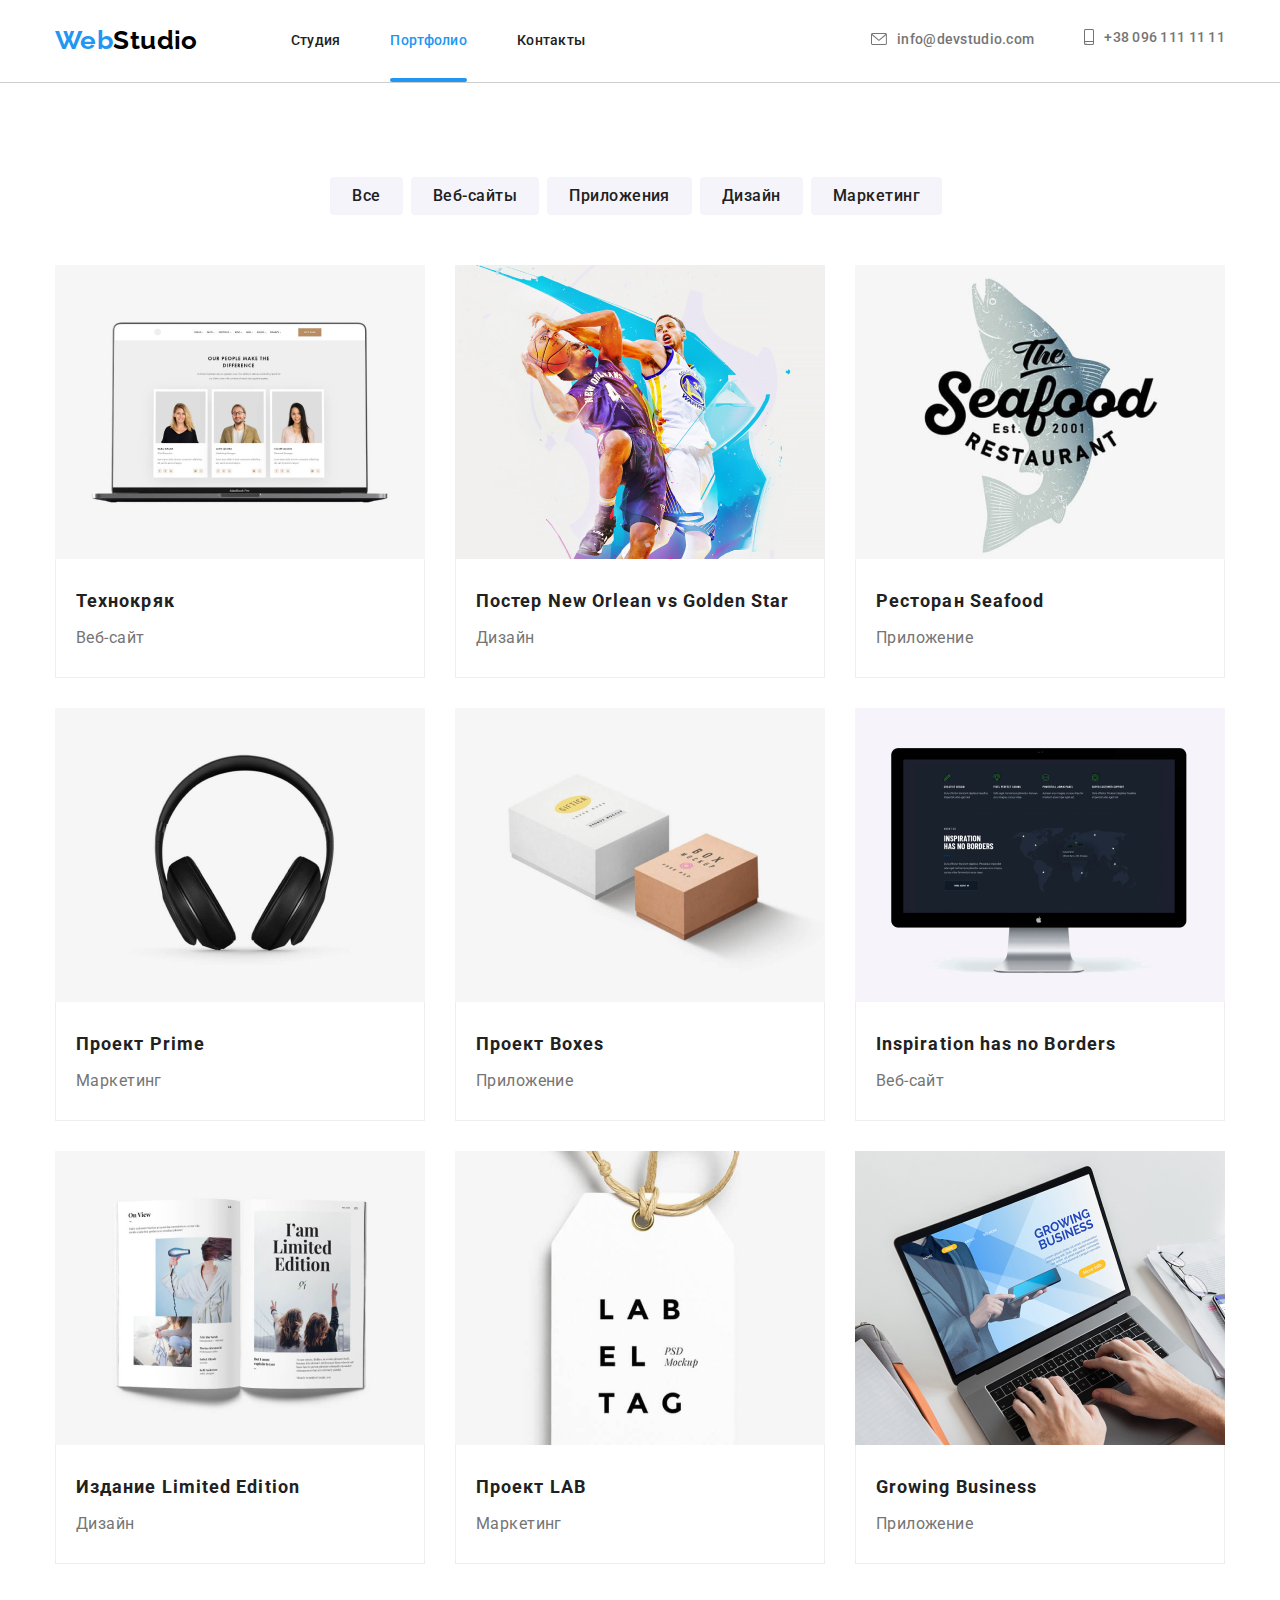
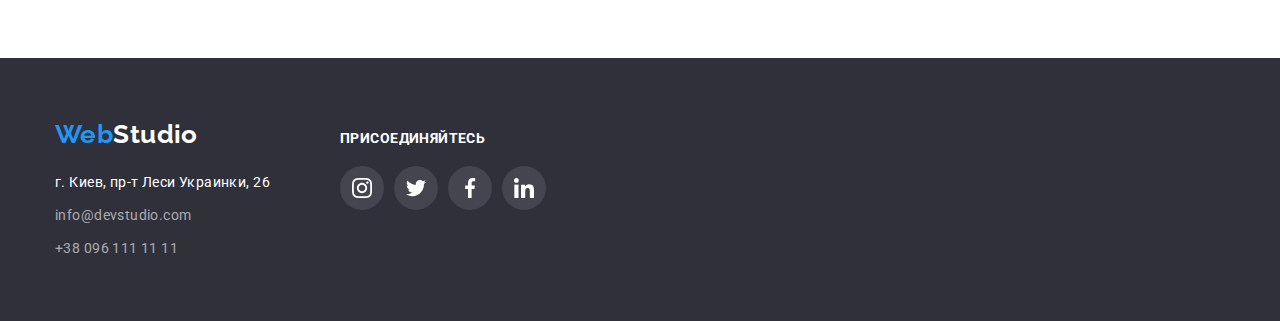
==== portfolio.html @ fbffc796 "copy hw5" ====
<!DOCTYPE html>
<html lang="en">
  <head>
    <meta charset="UTF-8" />
    <meta name="viewport" content="width=device-width, initial-scale=1.0" />
    <link
      href="https://fonts.googleapis.com/css2?family=Roboto:wght@400;500;700;900&display=swap"
      rel="stylesheet"
    />
    <link
      rel="stylesheet"
      href="node_modules/modern-normalize/modern-normalize.css"
    />
    <link rel="stylesheet" href="./css/style.css" />
    <title>Document</title>
  </head>
  <body>
    <!-- Хедер -->
    <header class="header">
      <div class="container flex">
        <div>
          <nav class="main-nav">
            <div>
              <a class="logo" href="./index.html">
                <span class="logo-blue">Web</span>Studio</a
              >
            </div>
            <div>
              <ul class="site-nav list">
                <li><a class="link" href="./index.html">Студия</a></li>
                <li>
                  <a class="link current" href="./portfolio.html">Портфолио</a>
                </li>
                <li><a class="link" href="#contacts">Контакты</a></li>
              </ul>
            </div>
          </nav>
        </div>
        <div>
          <ul class="contacts list">
            <li>
              <a class="link" href="mailto:info@devstudio.com">
                <svg class="mail-icon">
                  <use href="./img/icons/sprite.svg#icon-contacts-mail"></use>
                </svg>
                info@devstudio.com</a
              >
            </li>
            <li>
              <a class="link phone" href="tel:+380961111111">
                <svg class="phone-icon">
                  <use href="./img/icons/sprite.svg#icon-contacts-phone"></use>
                </svg>
                +38 096 111 11 11</a
              >
            </li>
          </ul>
        </div>
      </div>
    </header>

    <main>
      <section class="works-examples section">
        <div class="container">
          <h1 class="visually-hidden">Примеры работ</h1>
          <!-- Фильтры -->
          <div class="filters">
            <ul class="filters-list list flex">
              <li><button class="button">Все</button></li>
              <li><button class="button">Веб-сайты</button></li>
              <li><button class="button">Приложения</button></li>
              <li><button class="button">Дизайн</button></li>
              <li><button class="button">Маркетинг</button></li>
            </ul>
          </div>
          <!-- Примеры работ -->
          <div>
            <ul class="examples list flex">
              <li class="examples-item">
                <a class="examples-link link" href="#">
                  <div class="examples-wrap">
                    <img
                      class="photo"
                      src="./img/portfolio/img1.jpg"
                      alt="Технокряк"
                    />
                    <p class="examples-desc">
                      Технокряк это современная площадка распространения
                      коронавируса. Компании используют эту платформу для
                      цифрового шпионажа и атак на защищённые сервера
                      конкурентов.
                    </p>
                  </div>
                  <div class="border">
                    <h2 class="examples-title">Технокряк</h2>
                    <p class="type">Веб-сайт</p>
                  </div>
                </a>
              </li>
              <li class="examples-item">
                <a class="examples-link link" href="#">
                  <div class="examples-wrap">
                    <img
                      class="photo"
                      src="./img/portfolio/img2.jpg"
                      alt="Постер New Orlean vs Golden Star"
                    />
                    <p class="examples-desc">
                      Технокряк это современная площадка распространения
                      коронавируса. Компании используют эту платформу для
                      цифрового шпионажа и атак на защищённые сервера
                      конкурентов.
                    </p>
                  </div>
                  <div class="border">
                    <h2 class="examples-title">
                      Постер New Orlean vs Golden Star
                    </h2>
                    <p class="type">Дизайн</p>
                  </div>
                </a>
              </li>
              <li class="examples-item">
                <a class="examples-link link" href="#">
                  <div class="examples-wrap">
                    <img
                      class="photo"
                      src="./img/portfolio/img3.jpg"
                      alt="Ресторан Seafood"
                    />
                    <p class="examples-desc">
                      Технокряк это современная площадка распространения
                      коронавируса. Компании используют эту платформу для
                      цифрового шпионажа и атак на защищённые сервера
                      конкурентов.
                    </p>
                  </div>
                  <div class="border">
                    <h2 class="examples-title">Ресторан Seafood</h2>
                    <p class="type">Приложение</p>
                  </div>
                </a>
              </li>
              <li class="examples-item">
                <a class="examples-link link" href="#">
                  <div class="examples-wrap">
                    <img
                      class="photo"
                      src="./img/portfolio/img4.jpg"
                      alt="Проект Prime"
                    />
                    <p class="examples-desc">
                      Технокряк это современная площадка распространения
                      коронавируса. Компании используют эту платформу для
                      цифрового шпионажа и атак на защищённые сервера
                      конкурентов.
                    </p>
                  </div>
                  <div class="border">
                    <h2 class="examples-title">Проект Prime</h2>
                    <p class="type">Маркетинг</p>
                  </div>
                </a>
              </li>
              <li class="examples-item">
                <a class="examples-link link" href="#">
                  <div class="examples-wrap">
                    <div class="test"></div>
                    <img
                      class="photo"
                      src="./img/portfolio/img5.jpg"
                      alt="Проект Boxes"
                    />
                    <p class="examples-desc">
                      Технокряк это современная площадка распространения
                      коронавируса. Компании используют эту платформу для
                      цифрового шпионажа и атак на защищённые сервера
                      конкурентов.
                    </p>
                  </div>
                  <div class="border">
                    <h2 class="examples-title">Проект Boxes</h2>
                    <p class="type">Приложение</p>
                  </div>
                </a>
              </li>
              <li class="examples-item">
                <a class="examples-link link" href="#">
                  <div class="examples-wrap">
                    <img
                      class="photo"
                      src="./img/portfolio/img6.jpg"
                      alt="Inspiration has no Borders"
                    />
                    <p class="examples-desc">
                      Технокряк это современная площадка распространения
                      коронавируса. Компании используют эту платформу для
                      цифрового шпионажа и атак на защищённые сервера
                      конкурентов.
                    </p>
                  </div>
                  <div class="border">
                    <h2 class="examples-title">Inspiration has no Borders</h2>
                    <p class="type">Веб-сайт</p>
                  </div>
                </a>
              </li>
              <li class="examples-item">
                <a class="examples-link link" href="#">
                  <div class="examples-wrap">
                    <img
                      class="photo"
                      src="./img/portfolio/img7.jpg"
                      alt="Издание Limited Edition"
                    />
                    <p class="examples-desc">
                      Технокряк это современная площадка распространения
                      коронавируса. Компании используют эту платформу для
                      цифрового шпионажа и атак на защищённые сервера
                      конкурентов.
                    </p>
                  </div>
                  <div class="border">
                    <h2 class="examples-title">Издание Limited Edition</h2>
                    <p class="type">Дизайн</p>
                  </div>
                </a>
              </li>
              <li class="examples-item">
                <a class="examples-link link" href="#">
                  <div class="examples-wrap">
                    <img
                      class="photo"
                      src="./img/portfolio/img8.jpg"
                      alt="Проект LAB"
                    />
                    <p class="examples-desc">
                      Технокряк это современная площадка распространения
                      коронавируса. Компании используют эту платформу для
                      цифрового шпионажа и атак на защищённые сервера
                      конкурентов.
                    </p>
                  </div>
                  <div class="border">
                    <h2 class="examples-title">Проект LAB</h2>
                    <p class="type">Маркетинг</p>
                  </div>
                </a>
              </li>
              <li class="examples-item">
                <a class="examples-link link" href="#">
                  <div class="examples-wrap">
                    <img
                      class="photo"
                      src="./img/portfolio/img9.jpg"
                      alt="Growing Business"
                    />
                    <p class="examples-desc">
                      Технокряк это современная площадка распространения
                      коронавируса. Компании используют эту платформу для
                      цифрового шпионажа и атак на защищённые сервера
                      конкурентов.
                    </p>
                  </div>
                  <div class="border">
                    <h2 class="examples-title">Growing Business</h2>
                    <p class="type">Приложение</p>
                  </div>
                </a>
              </li>
            </ul>
          </div>
        </div>
      </section>
    </main>

    <!-- Футер -->
    <footer class="footer">
      <div class="container">
        <div class="footer-adress">
          <p class="logo"><span class="logo-blue">Web</span>Studio</p>
          <address class="adress">
            <ul class="adress-list list" id="contacts">
              <li class="adress-item">г. Киев, пр-т Леси Украинки, 26</li>
              <li class="adress-item">
                <a class="adress-link" href="mailto:info@devstudio.com"
                  >info@devstudio.com</a
                >
              </li>
              <li class="adress-item">
                <a class="adress-link" href="tel:+380961111111"
                  >+38 096 111 11 11</a
                >
              </li>
            </ul>
          </address>
        </div>
        <div class="social-list-wrap">
          <p class="social-title">присоединяйтесь</p>
          <ul class="social-list list flex">
            <li>
              <a
                href="https://www.instagram.com/"
                class="social link"
                target="_blank"
                rel="noopener noreferrer"
                aria-label="Instagram link"
              >
                <svg class="social-icon">
                  <use href="./img/icons/sprite.svg#icon-instagram"></use>
                </svg>
              </a>
            </li>
            <li>
              <a
                href="https://twitter.com/"
                class="social link"
                target="_blank"
                rel="noopener noreferrer"
                aria-label="Twitter link"
              >
                <svg class="social-icon">
                  <use href="./img/icons/sprite.svg#icon-twitter"></use>
                </svg>
              </a>
            </li>
            <li>
              <a
                href="https://www.facebook.com/"
                class="social link"
                target="_blank"
                rel="noopener noreferrer"
                aria-label="Facebook link"
              >
                <svg class="social-icon">
                  <use href="./img/icons/sprite.svg#icon-facebook"></use>
                </svg>
              </a>
            </li>
            <li>
              <a
                href="https://www.linkedin.com/"
                class="social link"
                target="_blank"
                rel="noopener noreferrer"
                aria-label="linkedin link"
              >
                <svg class="social-icon">
                  <use href="./img/icons/sprite.svg#icon-linkedin"></use>
                </svg>
              </a>
            </li>
          </ul>
        </div>
      </div>
    </footer>
  </body>
</html>
---- css/style.css ----
/* raleway-regular - latin_cyrillic */
@font-face {
  font-family: "Raleway";
  font-style: normal;
  font-weight: 400;
  src: url("../fonts/raleway700/raleway700/raleway-v18-latin_cyrillic-regular.eot");
  src: local(""),
    url("../fonts/raleway700/raleway-v18-latin_cyrillic-regular.eot?#iefix")
      format("embedded-opentype"),
    url("../fonts/raleway700/raleway-v18-latin_cyrillic-regular.woff2")
      format("woff2"),
    url("../fonts/raleway700/raleway-v18-latin_cyrillic-regular.woff")
      format("woff"),
    url("../fonts/raleway700/raleway-v18-latin_cyrillic-regular.ttf")
      format("truetype"),
    url("../fonts/raleway700/raleway-v18-latin_cyrillic-regular.svg#Raleway")
      format("svg");
}
/* raleway-700 - latin_cyrillic */
@font-face {
  font-family: "Raleway";
  font-style: normal;
  font-weight: 700;
  src: url("../fonts/raleway700/raleway-v18-latin_cyrillic-700.eot");
  src: local(""),
    url("../fonts/raleway700/raleway-v18-latin_cyrillic-700.eot?#iefix")
      format("embedded-opentype"),
    url("../fonts/raleway700/raleway-v18-latin_cyrillic-700.woff2")
      format("woff2"),
    url("../fonts/raleway700/raleway-v18-latin_cyrillic-700.woff")
      format("woff"),
    url("../fonts/raleway700/raleway-v18-latin_cyrillic-700.ttf")
      format("truetype"),
    url("../fonts/raleway700/raleway-v18-latin_cyrillic-700.svg#Raleway")
      format("svg");
}

:root {
  --black-text-color: #000000;
  --primary-text-color: #757575;
  --title-text-color: #212121;
  --accent-color: #2196f3;
  --white-color: #ffffff;
  --opacity-white-color: rgba(255, 255, 255, 0.6);
  --background-color: #e5e5e5;
  --secondary-accent-color: #f5f4fa;
  --dark-background-color: #2f303a;
  --border-color: #eeeeee;
  --icon-color: #afb1b8;
}

html {
  box-sizing: border-box;
}

*,
*::before,
*::after {
  box-sizing: inherit;
}

body {
  margin: 0;
  font-family: "Roboto", sans-serif;
  font-style: normal;
  font-weight: 400;
  font-size: 14px;
  line-height: 1.714;
  letter-spacing: 0.03em;
  background-color: var(--white-color);
  color: var(--primary-text-color);
}

h1,
h2,
h3 {
  margin-top: 0;
  margin-bottom: 0;
}

a {
  text-decoration: none;
}

address {
  font-style: normal;
}

.list {
  list-style: none;
  padding: 0;
  margin: 0;
}

.container {
  width: 1200px;
  padding-left: 15px;
  padding-right: 15px;
  margin: 0 auto;
}

.photo {
  margin: 0;
  padding: 0;
  display: block;
  max-width: 100%;
  height: auto;
}

.visually-hidden {
  position: absolute !important;
  clip: rect(1px 1px 1px 1px);
  clip: rect(1px, 1px, 1px, 1px);
  padding: 0 !important;
  border: 0 !important;
  height: 1px !important;
  width: 1px !important;
  overflow: hidden;
}

.flex {
  display: flex;
  flex-wrap: wrap;
}

.backdrop {
  position: fixed;
  z-index: 100;
  top: 0;
  left: 0;
  right: 0;
  bottom: 0;
  background-color: rgba(0, 0, 0, 0.2);
  opacity: 1;
  transition-property: opacity;
  transition-duration: 250ms;
  transition-timing-function: cubic-bezier(0.4, 0, 0.2, 1);
  transition-delay: 0;
}

.backdrop.is-hidden {
  visibility: hidden;
  opacity: 0;
  pointer-events: none;
}

.modal {
  position: absolute;
  top: 50%;
  left: 50%;
  transform: translate(-50%, -50%);
  margin: 0;
  width: 100%;
  max-width: 528px;
  height: 500px;
  background: var(--white-color);
  box-shadow: 0px 1px 3px rgba(0, 0, 0, 0.12), 0px 1px 1px rgba(0, 0, 0, 0.14),
    0px 2px 1px rgba(0, 0, 0, 0.2);
  border-radius: 4px;
  z-index: 105;
}

.btn-close {
  position: absolute;
  top: 8px;
  right: 8px;
  width: 30px;
  height: 30px;
  margin: 0;
  padding: 0;
  background-color: var(--white-color);
  border: 1px solid rgba(0, 0, 0, 0.1);
  border-radius: 50%;
}

.close-icon {
  position: absolute;
  top: 9px;
  right: 8px;
  margin: 0;
  fill: var(--black-text-color);
}

/* Стили шапки */

header {
  padding-top: 24px;
  padding-bottom: 25px;
  border-bottom: 0.5px solid #cecece;
}

.logo {
  margin-top: 0;
  margin-bottom: 0;
  font-family: "Raleway", "Oleo Script", sans-serif;
  font-weight: 700;
  font-size: 26px;
  line-height: 1.268;
  color: var(--black-text-color);
}

.logo:focus {
  outline-color: var(--accent-color);
}

.logo-blue {
  color: var(--accent-color);
}

header .flex {
  justify-content: space-between;
  align-items: center;
}
.main-nav {
  display: flex;
  align-items: center;
}

.site-nav {
  display: flex;
}

.site-nav li:not(:last-child) {
  margin-right: 50px;
}

.main-nav .logo {
  margin-right: 93px;
}

.site-nav .link {
  position: relative;
  font-size: 14px;
  font-weight: 500;
  font-style: normal;
  line-height: 1.143;
  letter-spacing: 0.02em;
  color: var(--title-text-color);
  transition-property: color;
  transition-duration: 250ms;
  transition-timing-function: cubic-bezier(0.4, 0, 0.2, 1);
  transition-delay: 0;
}

.site-nav .link::after {
  content: "";
  display: none;
  position: absolute;
  transform: translateY(-50%);
  margin: 28px 0 0;
  width: 100%;
  height: 4px;
  background-color: var(--accent-color);
  border-radius: 2px;
}
.site-nav .link:hover::after,
.site-nav .link:focus::after,
.site-nav .link.current::after {
  display: flex;
  align-items: baseline;
}

.site-nav .link:hover,
.site-nav .link:focus {
  color: var(--accent-color);
  outline-color: var(--accent-color);
}

.site-nav .link.current {
  color: var(--accent-color);
}

.contacts.list {
  display: flex;
}

.contacts.list li:not(:last-child) {
  margin-right: 50px;
}
.contacts .link {
  display: inline-flex;
  align-items: center;
  justify-content: center;
  font-size: 14px;
  font-weight: 500;
  font-style: normal;
  line-height: 1.143;
  letter-spacing: 0.02em;
  color: var(--primary-text-color);
  transition-property: color;
  transition-duration: 250ms;
  transition-timing-function: cubic-bezier(0.4, 0, 0.2, 1);
  transition-delay: 0;
}

.mail-icon {
  width: 16px;
  height: 12px;
  margin-right: 10px;
  fill: currentColor;
  transition-property: fill;
  transition-duration: 250ms;
  transition-timing-function: cubic-bezier(0.4, 0, 0.2, 1);
  transition-delay: 0;
}

.phone-icon {
  width: 10px;
  height: 16px;
  margin-right: 10px;
  fill: currentColor;
  transition-property: fill;
  transition-duration: 250ms;
  transition-timing-function: cubic-bezier(0.4, 0, 0.2, 1);
  transition-delay: 0;
}

.contacts .link:hover,
.contacts .link:focus {
  color: var(--accent-color);
  outline-color: var(--accent-color);
}

.contacts .link:hover .mail-icon,
.contacts .link:focus .mail-icon,
.contacts .link:hover .phone-icon,
.contacts .link:focus .phone-icon {
  fill: var(--accent-color);
  outline-color: var(--accent-color);
}

/* Стили героя */
.hero {
  padding-top: 200px;
  padding-bottom: 200px;
  height: 600px;
  text-align: center;
  background-image: linear-gradient(
      rgba(47, 48, 58, 0.4),
      rgba(47, 48, 58, 0.4)
    ),
    url(../img/hero-bg.jpg);
  background-repeat: no-repeat;
  background-position: center;
}

.hero .container {
  max-width: 696px;
}
.hero-title {
  margin-bottom: 30px;
  font-size: 44px;
  font-weight: 900;
  text-transform: uppercase;
  line-height: 1.364;
  letter-spacing: 0.06em;
  color: var(--white-color);
}

.button {
  font-family: inherit;
  padding: 10px 32px;
  min-width: 200px;
  height: 50px;
  border-style: none;
  border-radius: 4px;
  font-size: 16px;
  font-weight: 700;
  line-height: 1.875;
  letter-spacing: 0.06em;
  background-color: var(--accent-color);
  color: var(--white-color);
}

/* Общие стили секций */
.section-title {
  margin-top: 0;
  margin-bottom: 50px;
  font-size: 36px;
  font-weight: 700;
  line-height: 1.167;
  text-align: center;
  color: var(--title-text-color);
}

.section {
  padding-top: 94px;
  padding-bottom: 0;
}

/* Стили секции "Преимущества" */

.benefit > li {
  flex-basis: calc(100% / 4 - 30px);
  margin-left: 30px;
  margin-top: 30px;
}

.benefit.list {
  margin-left: -30px;
  margin-top: -30px;
}

.benefit-item {
  flex-basis: calc(100% / 4 - 30px);
  height: 120px;
  margin-top: 30px;
  margin-bottom: 30px;
  padding: 25px 100px;
  justify-content: center;
  align-items: center;
  background-color: var(--secondary-accent-color);
  border-radius: 4px;
}
.benefit-icon.list {
  display: flex;
  margin-left: -30px;
  margin-top: -30px;
}

.benefit-icon {
  width: 70px;
  height: 70px;
}

.benefit-title {
  margin-bottom: 10px;
  font-size: 14px;
  font-weight: 700;
  text-transform: uppercase;
  line-height: 1.143;
  color: var(--title-text-color);
}

.benefit-desc {
  margin-top: 0;
  margin-bottom: 0;
}

/* Стили Чем мы занимаемся */

.work.section {
  padding-bottom: 94px;
}
.work-item {
  flex-basis: calc(100% / 3 - 30px);
  position: relative;
  margin-left: 30px;
  margin-top: 30px;
}

.work.list {
  margin-left: -30px;
  margin-top: -30px;
}

.work-label {
  position: absolute;
  transform: translateY(-100%);
  padding-top: 27px;
  padding-bottom: 27px;
  margin: 0;
  width: 100%;
  height: 70px;
  font-weight: 700;
  line-height: 1.14;
  text-align: center;
  text-transform: uppercase;
  color: var(--white-color);
  background-color: rgba(47, 48, 58, 0.8);
}
/* Стили секции "Команда" */

.team.section {
  padding-bottom: 94px;
  background-color: var(--secondary-accent-color);
}

.team-member {
  flex-basis: calc(100% / 4 - 30px);
  margin-left: 30px;
  margin-top: 30px;
  padding-bottom: 30px;
  text-align: center;
  background: var(--white-color);
  box-shadow: 0px 1px 3px rgba(0, 0, 0, 0.12), 0px 1px 1px rgba(0, 0, 0, 0.14),
    0px 2px 1px rgba(0, 0, 0, 0.2);
  border-radius: 0px 0px 4px 4px;
}

.team-list.list {
  margin-left: -30px;
  margin-top: -30px;
}

.team-member .name {
  margin-top: 30px;
  font-size: 16px;
  font-weight: 600;
  line-height: 1.188;
  color: var(--title-text-color);
}

.team-member .position {
  display: inline-block;
  margin-top: 10px;
  margin-bottom: 0;
  font-size: 16px;
  line-height: 1.188;
}

.social-list {
  margin-top: 16px;
  align-items: center;
  justify-content: center;
}

.social-icon {
  width: 20px;
  height: 20px;
  fill: var(--icon-color);
  transition-property: fill;
  transition-duration: 250ms;
  transition-timing-function: cubic-bezier(0.4, 0, 0.2, 1);
  transition-delay: 0;
}

.social-icon:not(:last-child) {
  margin-right: 10px;
}

.social.link {
  display: flex;
  align-items: center;
  justify-content: center;
  width: 44px;
  height: 44px;
  border-radius: 50%;
  transition-property: background-color;
  transition-duration: 250ms;
  transition-timing-function: cubic-bezier(0.4, 0, 0.2, 1);
  transition-delay: 0;
}

.social.link:hover,
.social.link:focus {
  background-color: var(--accent-color);
  outline-color: var(--accent-color);
}

.social.link:hover .social-icon,
.social.link:focus .social-icon {
  fill: var(--white-color);
  outline-color: var(--accent-color);
}

/* Стили секции Постоянные клиенты */

.clients.section {
  padding-bottom: 94px;
}

.client-icon {
  fill: var(--icon-color);
  transition-property: fill;
  transition-duration: 250ms;
  transition-timing-function: cubic-bezier(0.4, 0, 0.2, 1);
  transition-delay: 0;
}

.clients-link {
  display: flex;
  align-items: center;
  justify-content: center;
  width: 170px;
  height: 90px;
  border: 1px solid var(--icon-color);
  border-radius: 4px;
  transition-property: border-color;
  transition-duration: 250ms;
  transition-timing-function: cubic-bezier(0.4, 0, 0.2, 1);
  transition-delay: 0;
}

.clients-link:hover,
.clients-link:focus {
  border-color: var(--accent-color);
  outline-color: var(--accent-color);
}

.clients-link:hover .client-icon,
.clients-link:focus .client-icon {
  fill: var(--accent-color);
  outline-color: var(--accent-color);
}
.clients-list > li:not(:last-child) {
  margin-right: 30px;
}
/* Стили подвала */
.footer {
  padding-top: 60px;
  padding-bottom: 60px;
  background-color: var(--dark-background-color);
}

.footer .container {
  display: flex;
  align-items: baseline;
}
.footer .logo {
  margin-bottom: 20px;
  color: var(--white-color);
}

.footer .social-title {
  margin-top: 0;
  margin-bottom: 0px;
  font-weight: 700;
  line-height: 1.143;
  text-transform: uppercase;
  color: var(--white-color);
}

.footer .social.link {
  background-color: rgba(255, 255, 255, 0.1);
}

.footer .social-icon {
  fill: var(--white-color);
}

.footer .social-list {
  display: inline-flex;
  align-items: baseline;
  margin-top: 20px;
}

.footer .social-list > li:not(:last-child) {
  margin-right: 10px;
}

.footer .social.link:hover,
.footer .social.link:focus {
  background-color: var(--accent-color);
  outline-color: var(--accent-color);
}

.footer .social-list-wrap {
  align-items: flex-end;
}

.footer-adress {
  align-items: baseline;
  margin-right: 70px;
}

.adress-list {
  list-style: none;
}

.adress-item:not(:last-child) {
  margin-bottom: 9px;
}

.adress-list .adress-item {
  line-height: 1.714;
  color: var(--white-color);
}

.adress-item .adress-link {
  line-height: 1.714;
  color: var(--opacity-white-color);
}

/* Стили Портфолио */

.works-examples {
  padding-bottom: 94px;
}

/* Стили списка фильтров */

.filters {
  margin-bottom: 50px;
}
.filters-list {
  justify-content: center;
}

.filters-list .button {
  box-sizing: inline-box;
  margin-right: 8px;
  padding: 6px 22px;
  min-width: 73px;
  height: 38px;
  font-weight: 500;
  font-size: 16px;
  line-height: 26px;
  text-align: center;
  letter-spacing: 0.03em;
  border-radius: 4px;
  color: var(--title-text-color);
  background-color: var(--secondary-accent-color);
  transition-property: all;
  transition-duration: 250ms;
  transition-timing-function: cubic-bezier(0.4, 0, 0.2, 1);
  transition-delay: 0;
}

.filters-list .button:hover,
.filters-list .button:focus {
  box-shadow: 0px 3px 1px rgba(0, 0, 0, 0.1), 0px 1px 2px rgba(0, 0, 0, 0.08),
    0px 2px 2px rgba(0, 0, 0, 0.12);
  color: var(--white-color);
  background-color: var(--accent-color);
  outline-color: var(--accent-color);
}

/* Стили Примеров работ */

.examples.list {
  margin-left: -30px;
  margin-top: -30px;
}
.examples-item {
  flex-basis: calc(100% / 3 - 30px);
  margin-left: 30px;
  margin-top: 30px;
  background: var(--white-color);
  /* outline: 1px solid tomato; */
}

.examples-item .border {
  padding: 24px 20px;
  box-sizing: border-box;
  border-right: 1px solid var(--border-color);
  border-bottom: 1px solid var(--border-color);
  border-left: 1px solid var(--border-color);
  background: var(--white-color);
}

.examples-link {
  display: inline-block;
}

.examples-title {
  margin-top: 0;
  margin-bottom: 4px;
  width: 322px;
  font-weight: 700;
  font-size: 18px;
  line-height: 2;
  letter-spacing: 0.06em;
  color: var(--title-text-color);
}

.examples .type {
  margin: 0;
  width: 322px;
  font-size: 16px;
  line-height: 1.875;
  color: var(--primary-text-color);
}

.examples-wrap {
  position: relative;
  margin: 0;
  overflow: hidden;
}

.examples-desc {
  position: absolute;
  z-index: 4;
  top: 0;
  left: 0;
  right: 0;
  bottom: 0;
  padding: 63px 24px;
  margin: 0;

  opacity: 0;
  transform: translateY(100%);
  transition-property: transform, opacity;
  transition-duration: 250ms, 500ms;
  transition-timing-function: cubic-bezier(0.4, 0, 0.2, 1);
  transition-delay: 0;

  font-size: 18px;
  line-height: 1.56;
  font-weight: 400;
  color: var(--white-color);
  background-color: rgba(33, 150, 243, 0.9);
}

.examples-link:hover,
.examples-link:focus {
  box-shadow: 0px 1px 1px rgba(0, 0, 0, 0.12), 0px 4px 4px rgba(0, 0, 0, 0.06),
    1px 4px 6px rgba(0, 0, 0, 0.16);
  outline-color: var(--accent-color);
}

.examples-link:hover .examples-desc,
.examples-link:focus .examples-desc {
  transform: translateY(0);
  opacity: 1;
}
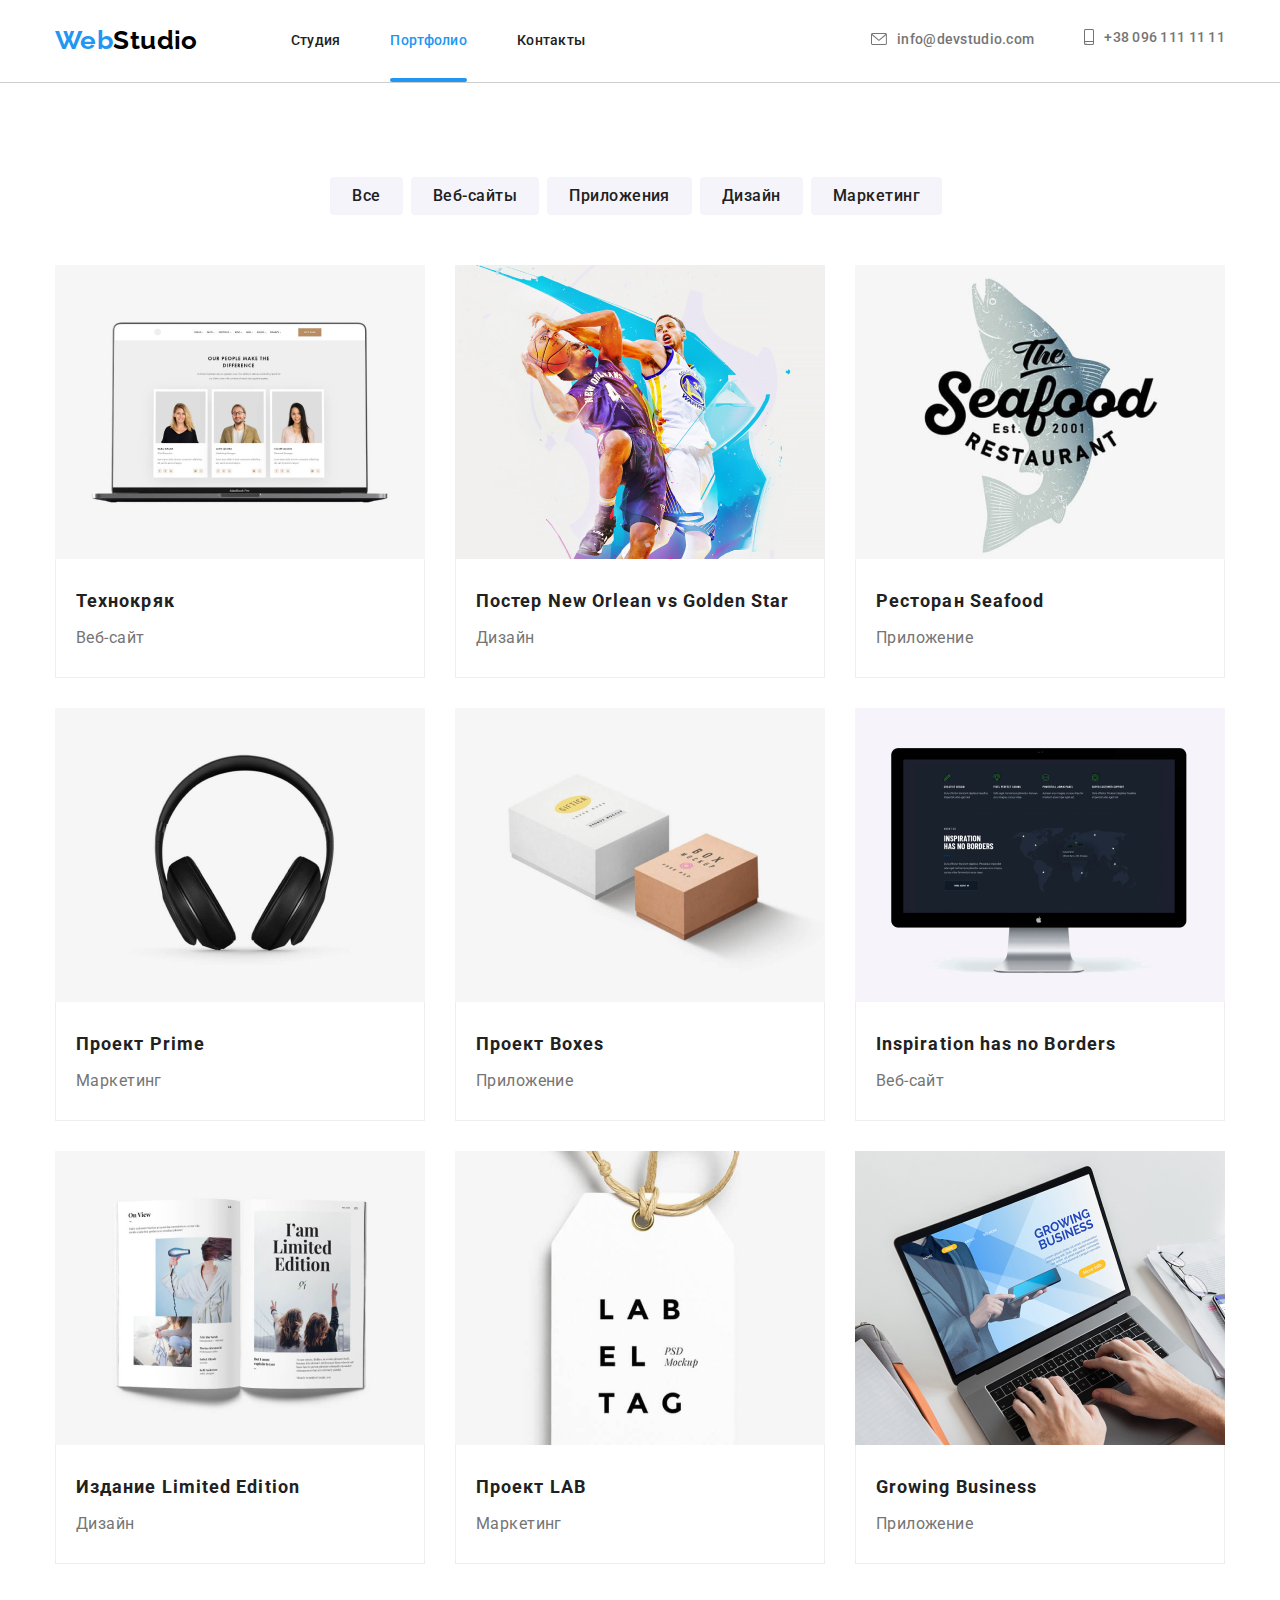
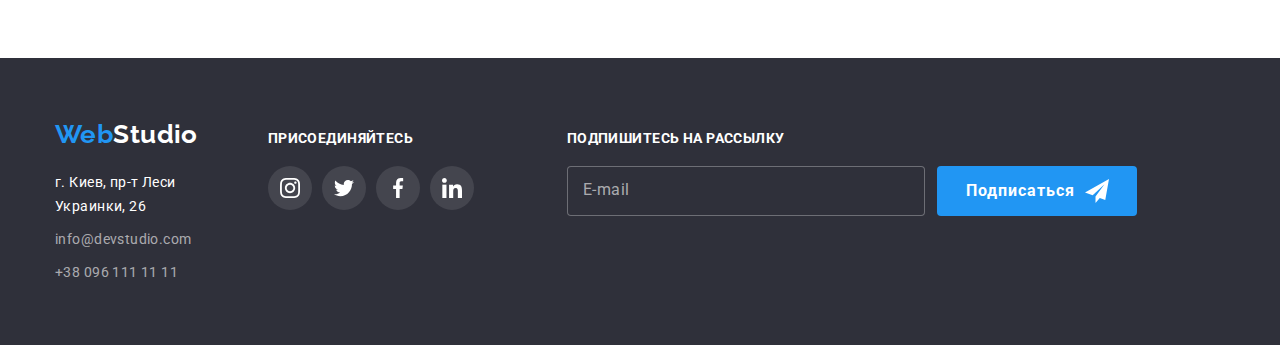
==== commit 19ed5a17: "кроме чекбокса" ====
--- a/portfolio.html
+++ b/portfolio.html
@@ -352,6 +352,21 @@
             </li>
           </ul>
         </div>
+        <div class="submit-container social-list-wrap">
+          <p class="social-title">Подпишитесь на рассылку</p>
+          <div class="submit-wrap">
+            <form action="#" class="submit">
+              <input type="email" class="submit-mail" placeholder="E-mail" />
+              <button class="btn-submit button">
+                <div class="btn-submit-wrap">
+                  Подписаться<svg class="submit-icon" width="24" height="24">
+                    <use href="./img/icons/sprite.svg#icon-icon-send"></use>
+                  </svg>
+                </div>
+              </button>
+            </form>
+          </div>
+        </div>
       </div>
     </footer>
   </body>
--- a/css/style.css
+++ b/css/style.css
@@ -150,9 +150,10 @@
   left: 50%;
   transform: translate(-50%, -50%);
   margin: 0;
+  padding: 40px;
   width: 100%;
   max-width: 528px;
-  height: 500px;
+  height: auto;
   background: var(--white-color);
   box-shadow: 0px 1px 3px rgba(0, 0, 0, 0.12), 0px 1px 1px rgba(0, 0, 0, 0.14),
     0px 2px 1px rgba(0, 0, 0, 0.2);
@@ -179,6 +180,168 @@
   right: 8px;
   margin: 0;
   fill: var(--black-text-color);
+}
+
+.btn-close:hover .close-icon {
+  fill: var(--accent-color);
+}
+
+.form {
+  display: flex;
+  flex-direction: column;
+}
+
+.modal-title {
+  margin-top: 0;
+  margin-bottom: 12px;
+  padding: 0;
+  font-weight: 700;
+  font-size: 20px;
+  line-height: 1.15;
+  text-align: center;
+  color: var(--title-text-color);
+}
+
+.field-title {
+  margin-top: 0;
+  margin-bottom: 4px;
+  font-weight: 400;
+  font-size: 12px;
+  line-height: 1.1;
+  letter-spacing: 0.01em;
+  color: var(--primary-text-color);
+}
+
+.field {
+  margin-top: 0;
+  padding: 0;
+  margin-bottom: 10px;
+}
+
+.input-field {
+  margin: 0;
+  padding-top: 0;
+  padding-right: 0;
+  padding-left: 42px;
+  padding-bottom: 0;
+  width: 100%;
+  height: 40px;
+  border: 1px solid rgba(33, 33, 33, 0.2);
+  border-radius: 4px;
+}
+
+.input-field:hover {
+  border-color: var(--accent-color);
+}
+
+.input-field:focus {
+  outline: none;
+  border: 1px solid var(--accent-color);
+  border-radius: 4px;
+}
+
+.input-wrap {
+  position: relative;
+  margin: 0;
+  padding: 0;
+}
+
+.field-icon {
+  position: absolute;
+  top: 50%;
+  transform: translateY(-50%);
+  display: inline-block;
+  fill: var(--title-text-color);
+}
+
+.field-title:hover .field-icon {
+  fill: var(--accent-color);
+}
+
+.input-field:focus .field-icon {
+  fill: var(--accent-color);
+}
+
+#user-name + .field-icon {
+  left: 15px;
+  width: 12px;
+  height: 12px;
+}
+
+#user-phone + .field-icon {
+  left: 14px;
+  width: 13px;
+  height: 13px;
+}
+
+#user-mail + .field-icon {
+  left: 13px;
+  width: 15px;
+  height: 13px;
+}
+
+.textarea {
+  margin-top: 0;
+  margin-bottom: 20px;
+  width: 100%;
+  height: auto;
+}
+
+#comment {
+  margin: 0;
+  padding: 12px 16px;
+  width: 100%;
+  height: 120px;
+  resize: none;
+  border: 1px solid rgba(33, 33, 33, 0.2);
+  border-radius: 4px;
+}
+
+#comment::placeholder {
+  font-family: Roboto, sans-serif;
+  font-weight: 400;
+  font-size: 12px;
+  line-height: 1.2px;
+  letter-spacing: 0.01em;
+  color: rgba(117, 117, 117, 0.5);
+}
+
+#comment:hover {
+  border-color: var(--accent-color);
+}
+
+#comment:focus {
+  outline: none;
+  border: 1px solid var(--accent-color);
+  border-radius: 4px;
+}
+
+.checkbox {
+  display: inline-flex;
+  align-items: center;
+  margin-bottom: 30px;
+}
+.agreement-link {
+  text-decoration: underline;
+  color: var(--accent-color);
+}
+
+.modal-button {
+  display: inline-block;
+  font-family: inherit;
+  margin: 0 auto;
+  padding: 10px 32px;
+  min-width: 200px;
+  height: 50px;
+  border-style: none;
+  border-radius: 4px;
+  font-size: 16px;
+  font-weight: 700;
+  line-height: 1.875;
+  letter-spacing: 0.06em;
+  text-align: center;
+  background-color: var(--accent-color);
+  color: var(--white-color);
 }
 
 /* Стили шапки */
@@ -596,6 +759,7 @@
 .clients-list > li:not(:last-child) {
   margin-right: 30px;
 }
+
 /* Стили подвала */
 .footer {
   padding-top: 60px;
@@ -632,6 +796,7 @@
 .footer .social-list {
   display: inline-flex;
   align-items: baseline;
+  flex-wrap: nowrap;
   margin-top: 20px;
 }
 
@@ -646,7 +811,7 @@
 }
 
 .footer .social-list-wrap {
-  align-items: flex-end;
+  margin-right: 93px;
 }
 
 .footer-adress {
@@ -670,6 +835,61 @@
 .adress-item .adress-link {
   line-height: 1.714;
   color: var(--opacity-white-color);
+}
+.submit-container {
+  margin: 0;
+}
+.footer .submit-wrap {
+  display: flex;
+  justify-content: end;
+  align-items: baseline;
+  flex-wrap: nowrap;
+  margin-top: 20px;
+}
+
+.submit {
+  display: flex;
+}
+
+.submit-mail {
+  margin: 0;
+  margin-right: 12px;
+  padding: 15px;
+  width: 358px;
+  height: 50px;
+  font-family: Roboto, sans-serif;
+  border: 1px solid rgba(255, 255, 255, 0.3);
+  border-radius: 4px;
+  background-color: var(--dark-background-color);
+  color: var(--white-color);
+}
+
+.submit-mail::placeholder {
+  font-family: Roboto, sans-serif;
+  font-style: normal;
+  font-weight: 400;
+  font-size: 16px;
+  line-height: 20px;
+  letter-spacing: 0.03em;
+  color: rgba(255, 255, 255, 0.6);
+}
+
+.btn-submit {
+  display: inline-block;
+  padding-left: 29px;
+  padding-right: 28px;
+  min-width: 200px;
+}
+
+.btn-submit-wrap {
+  display: flex;
+  align-items: center;
+  justify-content: center;
+}
+
+.submit-icon {
+  fill: currentColor;
+  margin-left: 10px;
 }
 
 /* Стили Портфолио */
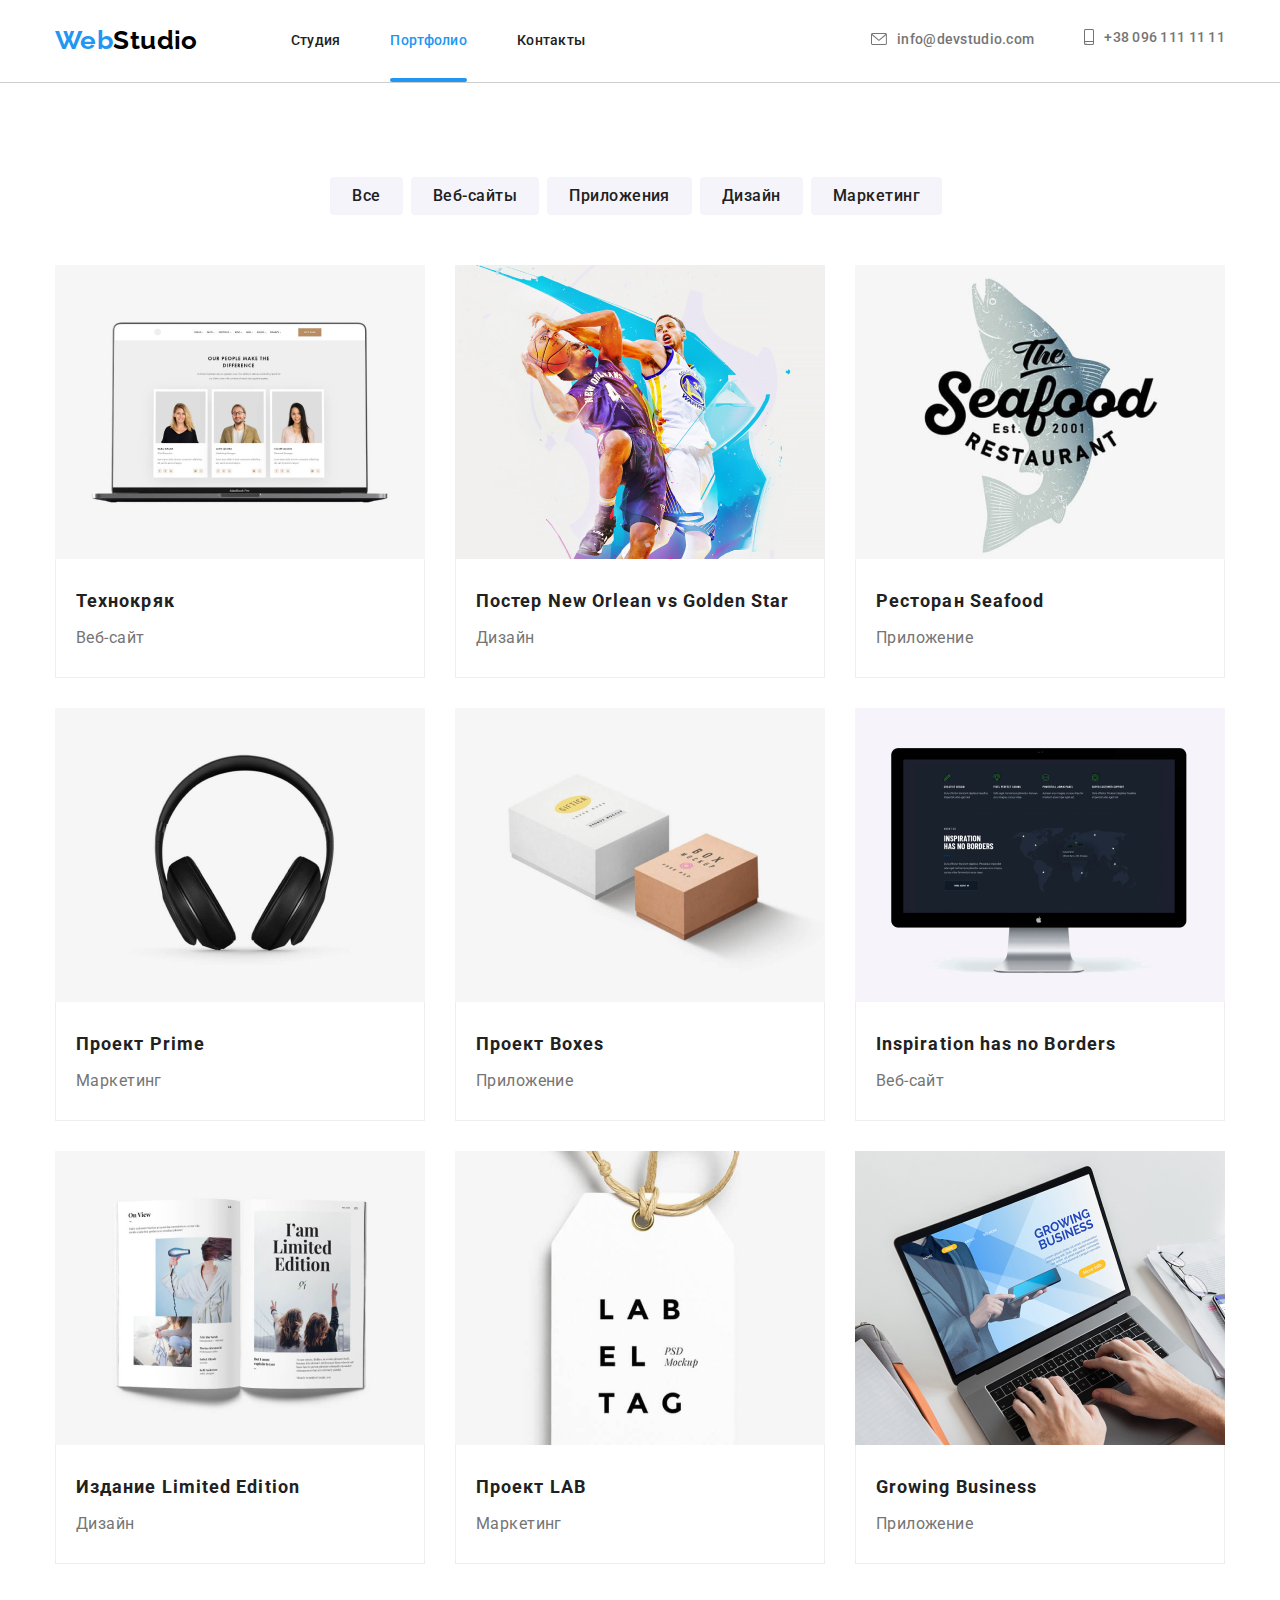
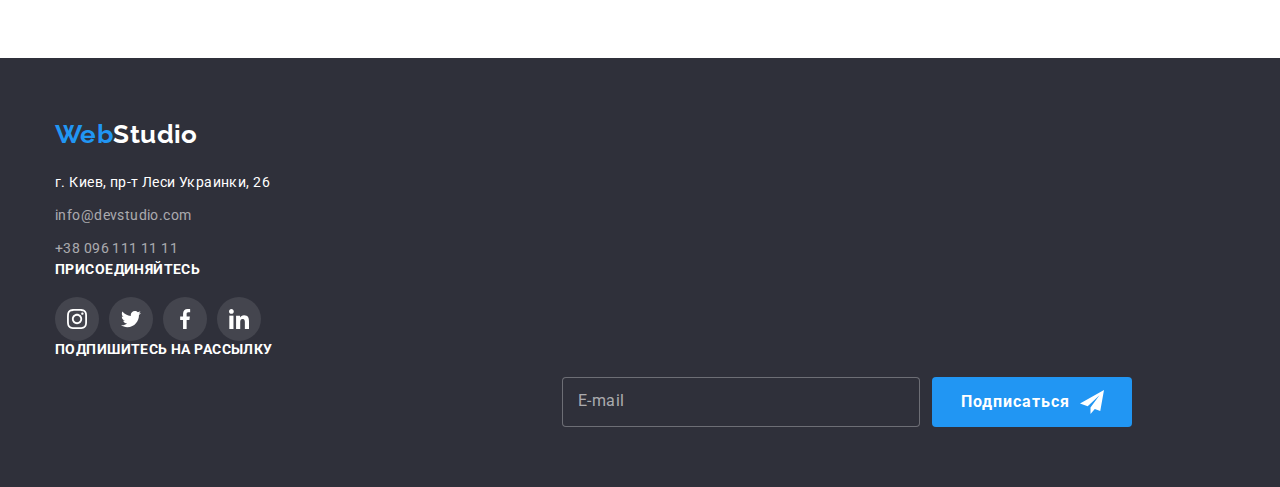
==== commit 12d564ec: "span" ====
--- a/portfolio.html
+++ b/portfolio.html
@@ -358,11 +358,11 @@
             <form action="#" class="submit">
               <input type="email" class="submit-mail" placeholder="E-mail" />
               <button class="btn-submit button">
-                <div class="btn-submit-wrap">
+                <span class="btn-submit-wrap">
                   Подписаться<svg class="submit-icon" width="24" height="24">
                     <use href="./img/icons/sprite.svg#icon-icon-send"></use>
                   </svg>
-                </div>
+                </span>
               </button>
             </form>
           </div>
--- a/css/style.css
+++ b/css/style.css
@@ -180,15 +180,14 @@
   right: 8px;
   margin: 0;
   fill: var(--black-text-color);
+  transition: fill 250ms cubic-bezier(0.4, 0, 0.2, 1);
 }
 
 .btn-close:hover .close-icon {
   fill: var(--accent-color);
 }
-
-.form {
-  display: flex;
-  flex-direction: column;
+.btn-close:focus .close-icon {
+  fill: var(--accent-color);
 }
 
 .modal-title {
@@ -202,6 +201,17 @@
   color: var(--title-text-color);
 }
 
+.form {
+  display: flex;
+  flex-direction: column;
+}
+
+.field {
+  margin-top: 0;
+  padding: 0;
+  margin-bottom: 10px;
+}
+
 .field-title {
   margin-top: 0;
   margin-bottom: 4px;
@@ -212,10 +222,10 @@
   color: var(--primary-text-color);
 }
 
-.field {
-  margin-top: 0;
+.input-wrap {
+  position: relative;
+  margin: 0;
   padding: 0;
-  margin-bottom: 10px;
 }
 
 .input-field {
@@ -228,6 +238,7 @@
   height: 40px;
   border: 1px solid rgba(33, 33, 33, 0.2);
   border-radius: 4px;
+  transition: border-color 250ms cubic-bezier(0.4, 0, 0.2, 1);
 }
 
 .input-field:hover {
@@ -240,25 +251,25 @@
   border-radius: 4px;
 }
 
-.input-wrap {
-  position: relative;
-  margin: 0;
-  padding: 0;
-}
-
 .field-icon {
   position: absolute;
+  z-index: 110;
   top: 50%;
   transform: translateY(-50%);
   display: inline-block;
   fill: var(--title-text-color);
-}
-
-.field-title:hover .field-icon {
+  transition: fill 250ms cubic-bezier(0.4, 0, 0.2, 1);
+}
+
+/* .field-icon:hover {
   fill: var(--accent-color);
-}
-
-.input-field:focus .field-icon {
+} */
+
+.input-field:hover + .field-icon {
+  fill: var(--accent-color);
+}
+
+.input-field:focus + .field-icon {
   fill: var(--accent-color);
 }
 
@@ -295,6 +306,7 @@
   resize: none;
   border: 1px solid rgba(33, 33, 33, 0.2);
   border-radius: 4px;
+  transition: border-color 250ms cubic-bezier(0.4, 0, 0.2, 1);
 }
 
 #comment::placeholder {
@@ -316,10 +328,50 @@
   border-radius: 4px;
 }
 
+.checkbox-wrap {
+  margin-left: auto;
+  margin-right: auto;
+  margin-bottom: 30px;
+}
+
 .checkbox {
-  display: inline-flex;
+  /* -webkit-appearance: none;
+  -moz-appearance: none;
+  appearance: none;
+  position: absolute; */
+  position: absolute !important;
+  clip: rect(1px 1px 1px 1px); /* IE6, IE7 */
+  clip: rect(1px, 1px, 1px, 1px);
+  padding: 0 !important;
+  border: 0 !important;
+  height: 1px !important;
+  width: 1px !important;
+  overflow: hidden;
+}
+
+.agreement-field {
+  display: flex;
   align-items: center;
-  margin-bottom: 30px;
+}
+
+.check-icon {
+  display: inline-block;
+  width: 16px;
+  height: 15px;
+  margin-right: 7px;
+  padding-top: 4px;
+  padding-right: 2px;
+  padding-bottom: 3px;
+  padding-left: 3px;
+  border: 2px solid var(--title-text-color);
+  border-radius: 2px;
+  transition: 250ms cubic-bezier(0.4, 0, 0.2, 1);
+}
+.checkbox:checked + .check-icon {
+  border-color: var(--accent-color);
+  background-color: var(--accent-color);
+  background-image: url(../img/icons/submit-check.svg);
+  background-repeat: no-repeat;
 }
 .agreement-link {
   text-decoration: underline;
@@ -342,6 +394,12 @@
   text-align: center;
   background-color: var(--accent-color);
   color: var(--white-color);
+  transition: box-shadow 250ms cubic-bezier(0.4, 0, 0.2, 1);
+}
+
+.modal-button:hover,
+.modal-button:focus {
+  box-shadow: 0px 4px 4px rgba(0, 0, 0, 0.15);
 }
 
 /* Стили шапки */
@@ -767,9 +825,10 @@
   background-color: var(--dark-background-color);
 }
 
-.footer .container {
+.footer-container {
   display: flex;
   align-items: baseline;
+  justify-content: space-between;
 }
 .footer .logo {
   margin-bottom: 20px;
@@ -815,7 +874,6 @@
 }
 
 .footer-adress {
-  align-items: baseline;
   margin-right: 70px;
 }
 
@@ -841,7 +899,7 @@
 }
 .footer .submit-wrap {
   display: flex;
-  justify-content: end;
+  justify-content: flex-end;
   align-items: baseline;
   flex-wrap: nowrap;
   margin-top: 20px;
